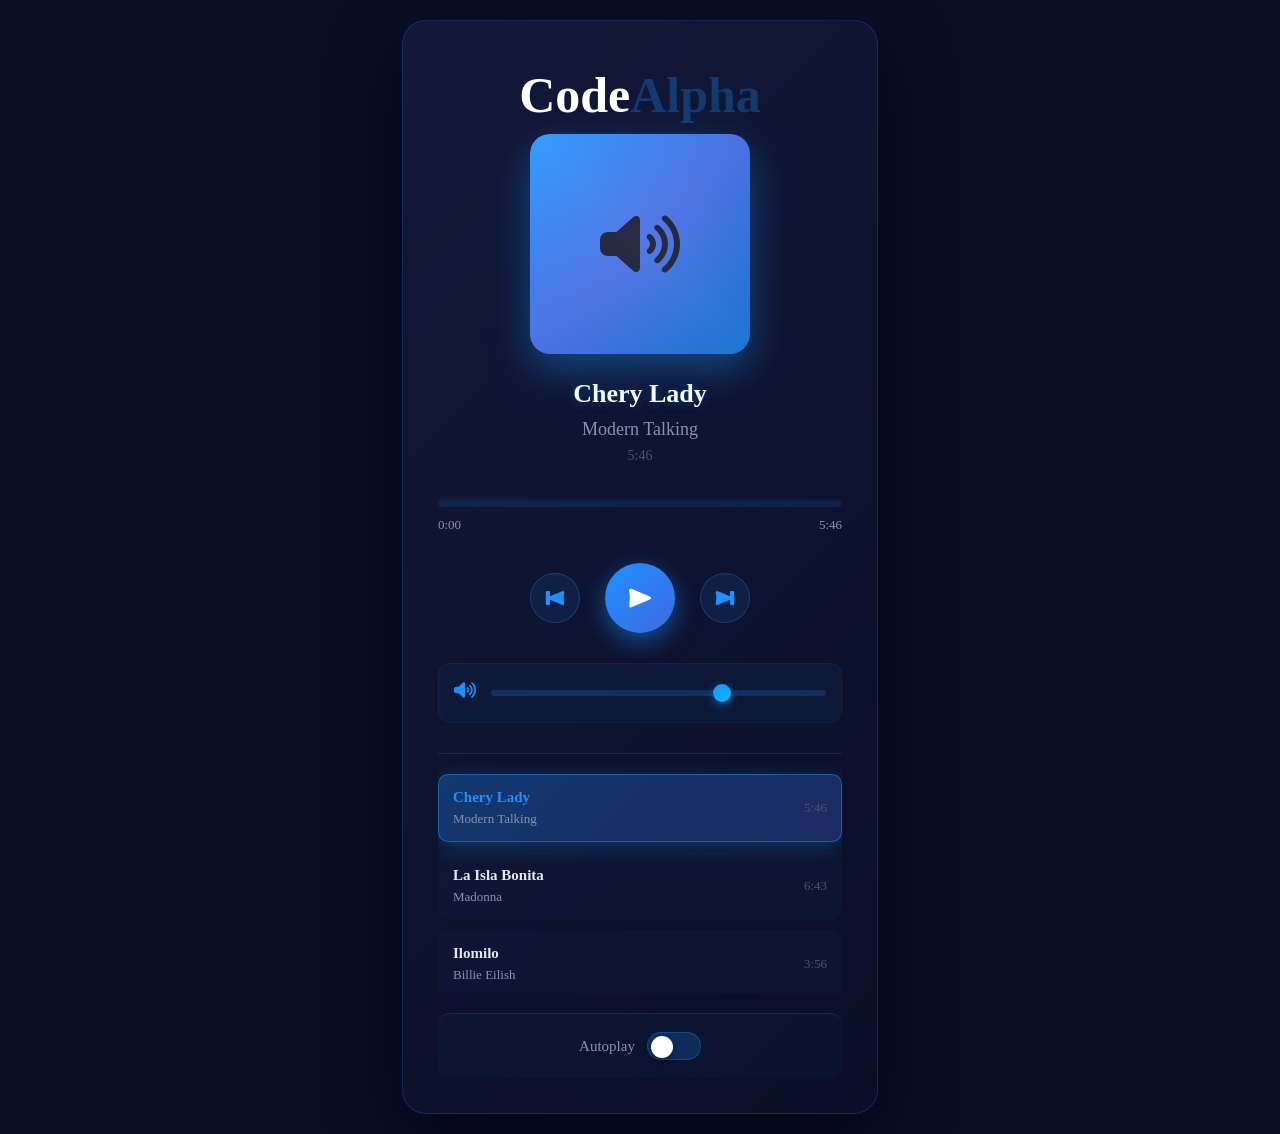
==== Music Player/index.html @ 418da479 "Music Player Done" ====
<!DOCTYPE html>
<html lang="en">

<head>
    <meta charset="UTF-8">
    <meta name="viewport" content="width=device-width, initial-scale=1.0">
    <link rel="stylesheet" href="style.css">
    <title>Music Player</title>
</head>

<body>
    <div class="player-container">
        <h2 style="text-align: center; margin: 10px 0; font-size: 50px;"><span style="color: white;">Code</span><span
                style="color: rgba(30, 144, 255, 0.3);">Alpha
            </span></h2>

        <div class="song-info">
            <div class="album-art">
                <svg stroke="currentColor" fill="currentColor" stroke-width="0" viewBox="0 0 640 512" height="80px"
                    width="80px" xmlns="http://www.w3.org/2000/svg" style="color: #0f142e;">
                    <path
                        d="M533.6 32.5C598.5 85.2 640 165.8 640 256s-41.5 170.7-106.4 223.5c-10.3 8.4-25.4 6.8-33.8-3.5s-6.8-25.4 3.5-33.8C557.5 398.2 592 331.2 592 256s-34.5-142.2-88.7-186.3c-10.3-8.4-11.8-23.5-3.5-33.8s23.5-11.8 33.8-3.5zM473.1 107c43.2 35.2 70.9 88.9 70.9 149s-27.7 113.8-70.9 149c-10.3 8.4-25.4 6.8-33.8-3.5s-6.8-25.4 3.5-33.8C475.3 341.3 496 301.1 496 256s-20.7-85.3-53.2-111.8c-10.3-8.4-11.8-23.5-3.5-33.8s23.5-11.8 33.8-3.5zm-60.5 74.5C434.1 199.1 448 225.9 448 256s-13.9 56.9-35.4 74.5c-10.3 8.4-25.4 6.8-33.8-3.5s-6.8-25.4 3.5-33.8C393.1 284.4 400 271 400 256s-6.9-28.4-17.7-37.3c-10.3-8.4-11.8-23.5-3.5-33.8s23.5-11.8 33.8-3.5zM301.1 34.8C312.6 40 320 51.4 320 64l0 384c0 12.6-7.4 24-18.9 29.2s-25 3.1-34.4-5.3L131.8 352 64 352c-35.3 0-64-28.7-64-64l0-64c0-35.3 28.7-64 64-64l67.8 0L266.7 40.1c9.4-8.4 22.9-10.4 34.4-5.3z">
                    </path>
                </svg>
            </div>
            <div class="song-title" id="songTitle">Summer Vibes</div>
            <div class="song-artist" id="songArtist">The Cool Band</div>
            <div class="song-duration" id="songDuration">3:45</div>
        </div>

        <div class="progress-container">
            <div class="progress-bar" id="progressBar">
                <div class="progress" id="progress"></div>
            </div>
            <div class="time-info">
                <span id="currentTime">0:00</span>
                <span id="totalTime">3:45</span>
            </div>
        </div>

        <div class="controls">
            <button class="control-btn" id="prevBtn">
                <svg stroke="currentColor" fill="currentColor" stroke-width="0" viewBox="0 0 512 512" height="1em"
                    width="1em" xmlns="http://www.w3.org/2000/svg">
                    <path
                        d="M427.6 106c15.6.1 27.7 13.8 25.7 29.3-16 124-16 117.4 0 241.4 2.5 19.8-17.4 35-35.8 27.3l-267-111.1v98.8c0 7.9-8.9 14.2-20 14.3H78.49c-11.1-.1-20-6.4-20-14.3V120.2c.1-7.8 9-14.1 20-14.2h52.01c11 .1 19.9 6.4 20 14.2v98.9l267-111.1c3.2-1.3 6.6-2 10.1-2z">
                    </path>
                </svg></button>
            <button class="control-btn play-btn" id="playBtn">
                <svg stroke="currentColor" fill="currentColor" stroke-width="0" viewBox="0 0 512 512" height="1em"
                    width="1em" xmlns="http://www.w3.org/2000/svg">
                    <path
                        d="M106.854 106.002a26.003 26.003 0 0 0-25.64 29.326c16 124 16 117.344 0 241.344a26.003 26.003 0 0 0 35.776 27.332l298-124a26.003 26.003 0 0 0 0-48.008l-298-124a26.003 26.003 0 0 0-10.136-1.994z">
                    </path>
                </svg></button>
            <button class="control-btn" id="nextBtn">
                <svg stroke="currentColor" fill="currentColor" stroke-width="0" viewBox="0 0 512 512" height="1em"
                    width="1em" xmlns="http://www.w3.org/2000/svg">
                    <path
                        d="M84.41 106c-15.63.1-27.67 13.8-25.69 29.3 16 124 16 117.4 0 241.4-2.54 19.8 17.33 35 35.79 27.3L361.5 292.9v98.8c0 7.9 8.9 14.2 20 14.3h52c11.1-.1 20-6.4 20-14.3V120.2c-.1-7.8-9-14.1-20-14.2h-52c-11 .1-19.9 6.4-20 14.2v98.9L94.51 108c-3.2-1.3-6.63-2-10.1-2z">
                    </path>
                </svg></button>
        </div>

        <div class="volume-container">
            <span class="volume-icon"><svg stroke="currentColor" fill="currentColor" stroke-width="0"
                    viewBox="0 0 640 512" height="1em" width="1em" xmlns="http://www.w3.org/2000/svg">
                    <path
                        d="M533.6 32.5C598.5 85.2 640 165.8 640 256s-41.5 170.7-106.4 223.5c-10.3 8.4-25.4 6.8-33.8-3.5s-6.8-25.4 3.5-33.8C557.5 398.2 592 331.2 592 256s-34.5-142.2-88.7-186.3c-10.3-8.4-11.8-23.5-3.5-33.8s23.5-11.8 33.8-3.5zM473.1 107c43.2 35.2 70.9 88.9 70.9 149s-27.7 113.8-70.9 149c-10.3 8.4-25.4 6.8-33.8-3.5s-6.8-25.4 3.5-33.8C475.3 341.3 496 301.1 496 256s-20.7-85.3-53.2-111.8c-10.3-8.4-11.8-23.5-3.5-33.8s23.5-11.8 33.8-3.5zm-60.5 74.5C434.1 199.1 448 225.9 448 256s-13.9 56.9-35.4 74.5c-10.3 8.4-25.4 6.8-33.8-3.5s-6.8-25.4 3.5-33.8C393.1 284.4 400 271 400 256s-6.9-28.4-17.7-37.3c-10.3-8.4-11.8-23.5-3.5-33.8s23.5-11.8 33.8-3.5zM301.1 34.8C312.6 40 320 51.4 320 64l0 384c0 12.6-7.4 24-18.9 29.2s-25 3.1-34.4-5.3L131.8 352 64 352c-35.3 0-64-28.7-64-64l0-64c0-35.3 28.7-64 64-64l67.8 0L266.7 40.1c9.4-8.4 22.9-10.4 34.4-5.3z">
                    </path>
                </svg></span>
            <input type="range" class="volume-slider" id="volumeSlider" min="0" max="100" value="70">
        </div>

        <div class="playlist" id="playlist"></div>

        <div class="autoplay-container">
            <span class="autoplay-label">Autoplay</span>
            <div class="toggle-switch" id="autoplayToggle">
                <div class="toggle-slider"></div>
            </div>
        </div>

        <audio id="audio"></audio>
    </div>
    <script src="./script.js"></script>
</body>

</html>
---- Music Player/style.css ----
* {
  margin: 0;
  padding: 0;
  box-sizing: border-box;
}

body {
  background: #0a0e27;
  display: flex;
  align-items: center;
  justify-content: center;
  margin: 0px auto;
  padding: 20px 0;
}

.player-container {
  background: linear-gradient(135deg, #121838 0%, #0a0e27 100%);
  border-radius: 24px;
  box-shadow: 0 25px 70px rgba(0, 0, 0, 0.6);
  width: 100%;
  max-width: 476px;
  padding: 35px;
  border: 1px solid rgba(30, 144, 255, 0.2);
}

.song-info {
  text-align: center;
  margin-bottom: 35px;
}

.album-art {
  width: 220px;
  height: 220px;
  background: linear-gradient(135deg, #1e90ff 0%, #4169e1 50%, #0066cc 100%);
  border-radius: 20px;
  margin: 0 auto 25px;
  display: flex;
  align-items: center;
  justify-content: center;
  font-size: 70px;
  box-shadow: 0 15px 40px rgba(30, 144, 255, 0.4);
  position: relative;
  overflow: hidden;
}

.album-art::before {
  content: "";
  position: absolute;
  top: -50%;
  left: -50%;
  width: 200%;
  height: 200%;
  background: linear-gradient(
    45deg,
    transparent,
    rgba(255, 255, 255, 0.1),
    transparent
  );
  animation: shine 3s infinite;
}

@keyframes shine {
  0% {
    transform: rotate(0deg) translate(-50%, -50%);
  }
  100% {
    transform: rotate(360deg) translate(-50%, -50%);
  }
}

.song-title {
  font-size: 26px;
  font-weight: bold;
  color: #ffffff;
  margin-bottom: 10px;
  text-shadow: 0 2px 10px rgba(30, 144, 255, 0.3);
}

.song-artist {
  font-size: 18px;
  color: #8892b0;
  margin-bottom: 8px;
}

.song-duration {
  font-size: 14px;
  color: #4a5568;
}

.progress-container {
  margin-bottom: 30px;
}

.progress-bar {
  width: 100%;
  height: 8px;
  background: rgba(30, 144, 255, 0.15);
  border-radius: 4px;
  cursor: pointer;
  position: relative;
  overflow: hidden;
  box-shadow: inset 0 2px 4px rgba(0, 0, 0, 0.3);
}

.progress {
  height: 100%;
  background: linear-gradient(90deg, #1e90ff 0%, #00bfff 100%);
  border-radius: 4px;
  width: 0%;
  transition: width 0.1s linear;
  box-shadow: 0 0 10px rgba(30, 144, 255, 0.6);
}

.time-info {
  display: flex;
  justify-content: space-between;
  margin-top: 10px;
  font-size: 13px;
  color: #8892b0;
  font-weight: 500;
}

.controls {
  display: flex;
  justify-content: center;
  align-items: center;
  gap: 25px;
  margin-bottom: 30px;
}

.control-btn {
  background: rgba(30, 144, 255, 0.1);
  border: 1px solid rgba(30, 144, 255, 0.3);
  font-size: 26px;
  cursor: pointer;
  padding: 12px;
  border-radius: 50%;
  transition: all 0.3s;
  color: #1e90ff;
  width: 50px;
  height: 50px;
  display: flex;
  align-items: center;
  justify-content: center;
}

.control-btn:hover {
  background: rgba(30, 144, 255, 0.2);
  transform: scale(1.1);
  box-shadow: 0 5px 20px rgba(30, 144, 255, 0.4);
}

.play-btn {
  background: linear-gradient(135deg, #1e90ff 0%, #4169e1 100%);
  color: white;
  font-size: 36px;
  padding: 18px;
  width: 70px;
  height: 70px;
  /* border: none; */
  box-shadow: 0 8px 25px rgba(30, 144, 255, 0.5);
}

.play-btn:hover {
  background: linear-gradient(135deg, #4169e1 0%, #1e90ff 100%);
  transform: scale(1.15);
  box-shadow: 0 10px 30px rgba(30, 144, 255, 0.7);
}

.volume-container {
  display: flex;
  align-items: center;
  gap: 15px;
  margin-bottom: 30px;
  padding: 15px;
  background: rgba(30, 144, 255, 0.05);
  border-radius: 12px;
  border: 1px solid rgba(30, 144, 255, 0.1);
}

.volume-icon {
  font-size: 22px;
  color: #1e90ff;
}

.volume-slider {
  flex: 1;
  height: 6px;
  -webkit-appearance: none;
  appearance: none;
  background: rgba(30, 144, 255, 0.2);
  border-radius: 3px;
  outline: none;
}

.volume-slider::-webkit-slider-thumb {
  -webkit-appearance: none;
  appearance: none;
  width: 18px;
  height: 18px;
  background: linear-gradient(135deg, #1e90ff 0%, #00bfff 100%);
  border-radius: 50%;
  cursor: pointer;
  box-shadow: 0 3px 10px rgba(30, 144, 255, 0.5);
}

.volume-slider::-moz-range-thumb {
  width: 18px;
  height: 18px;
  background: linear-gradient(135deg, #1e90ff 0%, #00bfff 100%);
  border-radius: 50%;
  cursor: pointer;
  border: none;
  box-shadow: 0 3px 10px rgba(30, 144, 255, 0.5);
}

.playlist {
  max-height: 240px;
  overflow-y: auto;
  border-top: 1px solid rgba(30, 144, 255, 0.2);
  padding-top: 20px;
}

.playlist::-webkit-scrollbar {
  width: 8px;
}

.playlist::-webkit-scrollbar-track {
  background: rgba(30, 144, 255, 0.05);
  border-radius: 4px;
}

.playlist::-webkit-scrollbar-thumb {
  background: linear-gradient(135deg, #1e90ff 0%, #4169e1 100%);
  border-radius: 4px;
}

.playlist-item {
  padding: 14px;
  cursor: pointer;
  border-radius: 10px;
  margin-bottom: 10px;
  transition: all 0.3s;
  display: flex;
  justify-content: space-between;
  align-items: center;
  background: rgba(30, 144, 255, 0.03);
  border: 1px solid transparent;
}

.playlist-item:hover {
  background: rgba(30, 144, 255, 0.1);
  border: 1px solid rgba(30, 144, 255, 0.3);
  transform: translateX(5px);
}

.playlist-item.active {
  background: linear-gradient(
    135deg,
    rgba(30, 144, 255, 0.3) 0%,
    rgba(65, 105, 225, 0.3) 100%
  );
  border: 1px solid rgba(30, 144, 255, 0.5);
  box-shadow: 0 5px 20px rgba(30, 144, 255, 0.3);
}

.playlist-item.active .playlist-item-title {
  color: #1e90ff;
}

.playlist-item-info {
  flex: 1;
}

.playlist-item-title {
  font-weight: 600;
  font-size: 15px;
  margin-bottom: 5px;
  color: #e2e8f0;
}

.playlist-item-artist {
  font-size: 13px;
  color: #8892b0;
}

.playlist-item-duration {
  font-size: 13px;
  color: #4a5568;
  font-weight: 500;
}

.autoplay-container {
  display: flex;
  align-items: center;
  justify-content: center;
  gap: 12px;
  padding: 18px;
  border-top: 1px solid rgba(30, 144, 255, 0.2);
  margin-top: 20px;
  background: rgba(30, 144, 255, 0.03);
  border-radius: 12px;
}

.autoplay-label {
  font-size: 15px;
  color: #8892b0;
  font-weight: 500;
}

.toggle-switch {
  position: relative;
  width: 54px;
  height: 28px;
  background: rgba(30, 144, 255, 0.2);
  border-radius: 14px;
  cursor: pointer;
  transition: background 0.3s;
  border: 1px solid rgba(30, 144, 255, 0.3);
}

.toggle-switch.active {
  background: linear-gradient(135deg, #1e90ff 0%, #4169e1 100%);
  box-shadow: 0 5px 15px rgba(30, 144, 255, 0.4);
}

.toggle-slider {
  position: absolute;
  top: 3px;
  left: 3px;
  width: 22px;
  height: 22px;
  background: white;
  border-radius: 50%;
  transition: transform 0.3s;
  box-shadow: 0 3px 8px rgba(0, 0, 0, 0.3);
}

.toggle-switch.active .toggle-slider {
  transform: translateX(26px);
}
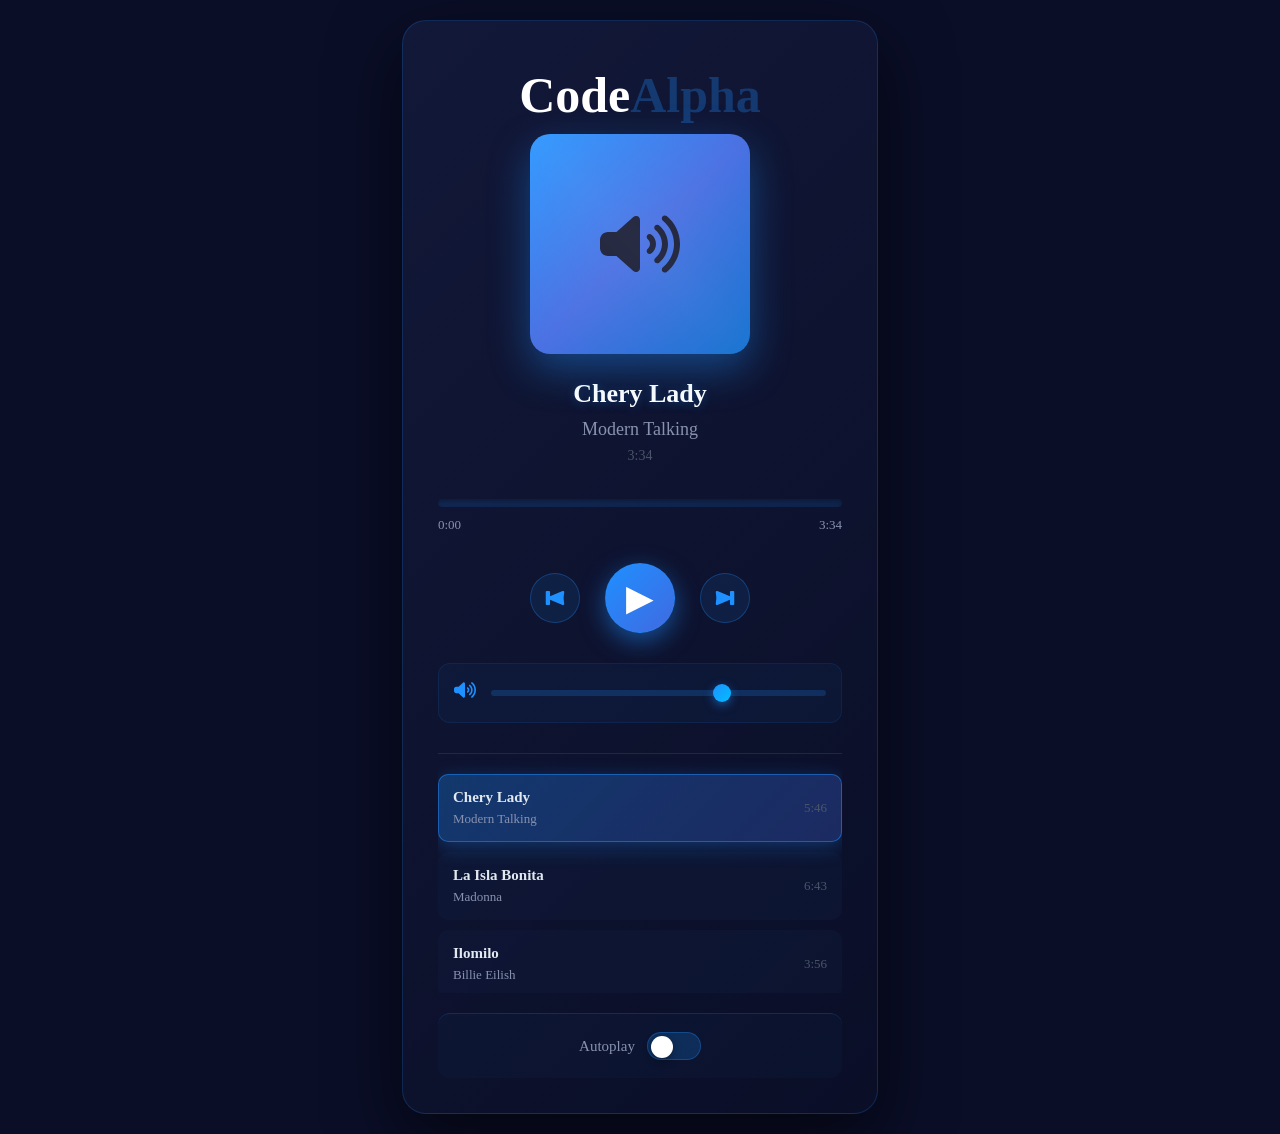
==== commit 542a05b0: "Music Player Done" ====
--- a/Music Player/index.html
+++ b/Music Player/index.html
@@ -23,9 +23,9 @@
                     </path>
                 </svg>
             </div>
-            <div class="song-title" id="songTitle">Summer Vibes</div>
-            <div class="song-artist" id="songArtist">The Cool Band</div>
-            <div class="song-duration" id="songDuration">3:45</div>
+            <div class="song-title" id="songTitle">Chery Lady</div>
+            <div class="song-artist" id="songArtist">Modern Talking</div>
+            <div class="song-duration" id="songDuration">3:46</div>
         </div>
 
         <div class="progress-container">
--- a/Music Player/style.css
+++ b/Music Player/style.css
@@ -225,15 +225,6 @@
   width: 8px;
 }
 
-.playlist::-webkit-scrollbar-track {
-  background: rgba(30, 144, 255, 0.05);
-  border-radius: 4px;
-}
-
-.playlist::-webkit-scrollbar-thumb {
-  background: linear-gradient(135deg, #1e90ff 0%, #4169e1 100%);
-  border-radius: 4px;
-}
 
 .playlist-item {
   padding: 14px;
@@ -248,11 +239,7 @@
   border: 1px solid transparent;
 }
 
-.playlist-item:hover {
-  background: rgba(30, 144, 255, 0.1);
-  border: 1px solid rgba(30, 144, 255, 0.3);
-  transform: translateX(5px);
-}
+
 
 .playlist-item.active {
   background: linear-gradient(
@@ -264,13 +251,7 @@
   box-shadow: 0 5px 20px rgba(30, 144, 255, 0.3);
 }
 
-.playlist-item.active .playlist-item-title {
-  color: #1e90ff;
-}
-
-.playlist-item-info {
-  flex: 1;
-}
+
 
 .playlist-item-title {
   font-weight: 600;
